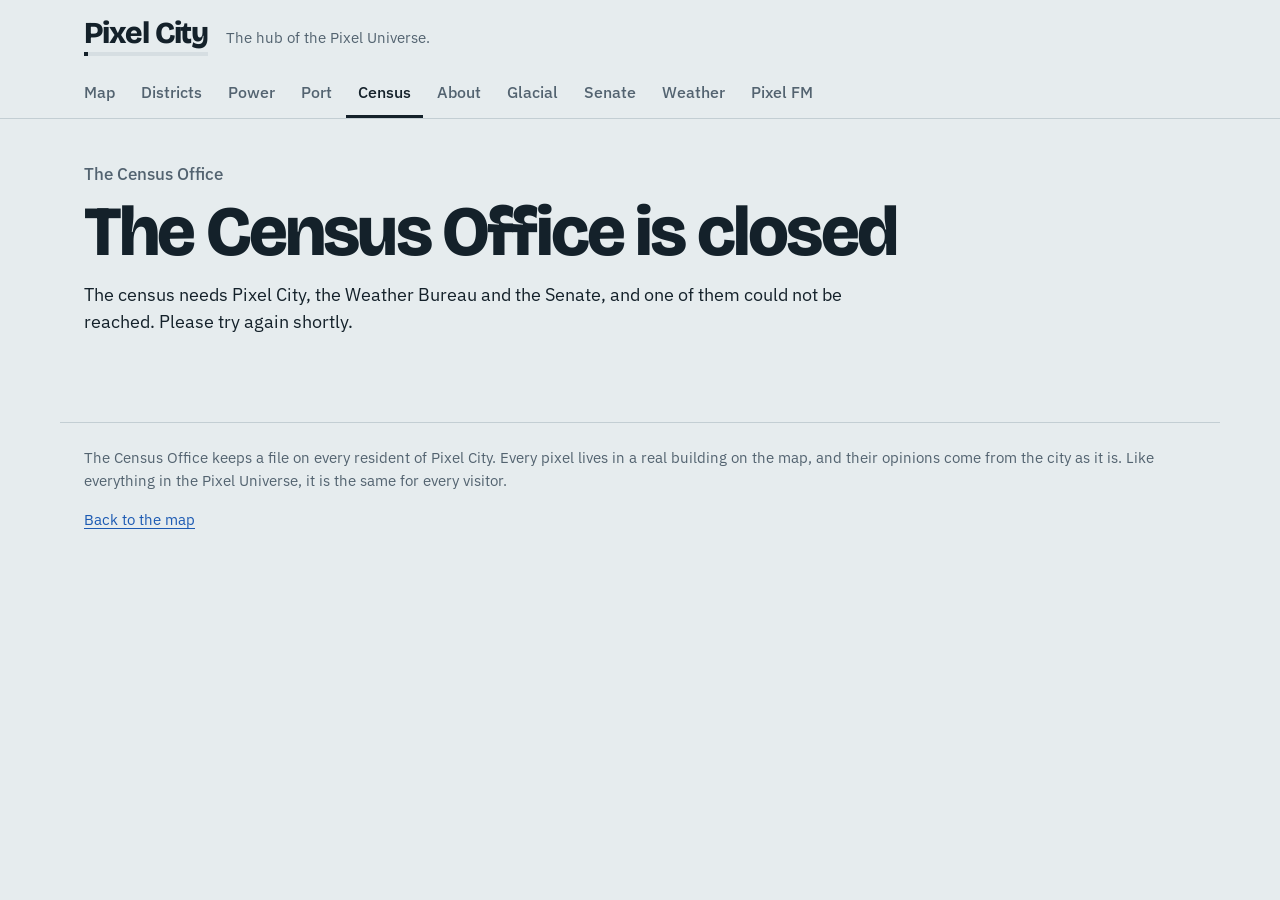
==== census.html @ ac8b3690 "Add files via upload" ====
<!doctype html>
<html lang="en">
<head>
<meta charset="utf-8">
<meta name="viewport" content="width=device-width, initial-scale=1, viewport-fit=cover">
<title>Census – Pixel City</title>
<meta name="description" content="The Pixel City Census Office: all 82,640 residents of the city by name, where they live, who they are and what they think of their city.">
<link rel="icon" href="data:image/svg+xml,%3Csvg xmlns=%22http://www.w3.org/2000/svg%22 viewBox=%220 0 9 9%22 shape-rendering=%22crispEdges%22%3E%3Cpath fill=%22%237F9BB8%22 d=%22M1 3h2v6H1z%22/%3E%3Cpath fill=%22%23C98B6B%22 d=%22M4 1h2v8H4z%22/%3E%3Cpath fill=%22%239AA3AD%22 d=%22M7 4h1v5H7z%22/%3E%3Cpath fill=%22%23FFD678%22 d=%22M4 3h1v1H4zM5 5h1v1H5z%22/%3E%3C/svg%3E">
<link rel="preconnect" href="https://fonts.googleapis.com">
<link rel="preconnect" href="https://fonts.gstatic.com" crossorigin>
<link href="https://fonts.googleapis.com/css2?family=Bricolage+Grotesque:opsz,wght@12..96,700;12..96,800&family=IBM+Plex+Sans:wght@400;500;600&display=swap" rel="stylesheet">
<link rel="stylesheet" href="city.css">
<link rel="stylesheet" href="census.css">
</head>
<body>
<a class="skip" href="#main">Skip to content</a>
<header class="top">
  <div class="top-inner">
    <a class="brand" href="./"><span class="brand-name">Pixel City</span><span class="brand-track"><span class="brand-pixel"></span></span></a>
    <p class="brand-tag">The hub of the Pixel Universe.</p>
    <nav class="nav" aria-label="Sections">
      <a href="./#/" data-view="map">Map</a>
      <a href="./#/districts" data-view="districts">Districts</a>
      <a href="./#/power" data-view="power">Power</a>
      <a href="./#/port" data-view="port">Port</a>
      <a href="census.html" aria-current="page">Census</a>
      <a href="./#/about" data-view="about">About</a>
      <a href="https://dvexperiments.github.io/Glacial/">Glacial</a>
      <a href="https://dvexperiments.github.io/Senate/">Senate</a>
      <a href="https://dvexperiments.github.io/Weather/">Weather</a>
      <a href="https://dvexperiments.github.io/PixelFM/">Pixel FM</a>
    </nav>
  </div>
</header>
<p class="banner" id="travel" hidden style="max-width:var(--wrap);margin:12px auto 0"></p>
<main id="main" tabindex="-1"><section class="page-head"><p class="kicker">The Census Office</p><h1>Counting…</h1><p class="lede">Every resident of Pixel City is being counted. There are quite a few.</p></section></main>
<footer class="foot">
  <p>The Census Office keeps a file on every resident of Pixel City. Every pixel lives in a real building on the map, and their opinions come from the city as it is. Like everything in the Pixel Universe, it is the same for every visitor.</p>
  <p><a href="./">Back to the map</a></p>
</footer>
<noscript><p style="max-width:1160px;margin:0 auto;padding:0 24px">The census is computed in your browser, so it needs JavaScript.</p></noscript>
<script src="https://dvexperiments.github.io/Weather/universe.js"></script>
<script src="https://dvexperiments.github.io/Senate/universe.js"></script>
<script src="universe.js"></script>
<script src="census.js"></script>
<script src="census-page.js"></script>
<!-- Pixel FM: a small radio in the corner, playing the same broadcast as the station -->
<script src="https://dvexperiments.github.io/PixelFM/universe.js"></script>
<script src="https://dvexperiments.github.io/PixelFM/js/audio.js"></script>
<script src="https://dvexperiments.github.io/PixelFM/js/voice.js"></script>
<script src="https://dvexperiments.github.io/PixelFM/js/widget.js"></script>
</body>
</html>
---- city.css ----
/* Pixel City. Glacial’s frost paper, with the whole city on the screen. */
:root {
  --bg: #E6ECEE;
  --surface: #F3F6F7;
  --ink: #14212A;
  --muted: #536370;
  --line: #C3CED3;
  --line-soft: #D6DEE2;
  --link: #1C5AB3;
  --screen: #0E171C;
  --bezel: #1E2A31;
  --win: #14212A;
  --focus: #1C5AB3;
  --aye: #DDF5E6;
  --no: #F7D8D9;
  --display: "Bricolage Grotesque", "Arial Narrow", system-ui, sans-serif;
  --body: "IBM Plex Sans", system-ui, -apple-system, "Segoe UI", sans-serif;
  --wrap: 1160px;
  color-scheme: light;
  box-sizing: border-box;
  padding-top: env(safe-area-inset-top, 0px);
  padding-bottom: env(safe-area-inset-bottom, 0px);
}
@media (prefers-color-scheme: dark) {
  :root {
    --bg: #10181D; --surface: #162128; --ink: #E1E9EC; --muted: #93A4AE; --line: #2C3A42; --line-soft: #202C33;
    --link: #82B6FF; --screen: #0A1115; --bezel: #24323A; --win: #E1E9EC; --focus: #82B6FF;
    --aye: #173326; --no: #3A1C1F;
    color-scheme: dark;
  }
}
*, *::before, *::after { box-sizing: inherit; }
html { scroll-padding-top: env(safe-area-inset-top, 0px); -webkit-text-size-adjust: 100%; }
body { margin: 0; background: var(--bg); color: var(--ink); font: 400 1.0625rem/1.55 var(--body); font-variant-numeric: tabular-nums; }
a { color: var(--link); text-underline-offset: 0.18em; text-decoration-thickness: 1px; }
a:hover { text-decoration-thickness: 2px; }
:focus-visible { outline: 2px solid var(--focus); outline-offset: 2px; border-radius: 2px; }
img, svg, canvas { max-width: 100%; display: block; }
small { font-size: 0.8em; color: var(--muted); }
.skip { position: absolute; left: -999px; top: 8px; background: var(--ink); color: var(--bg); padding: 8px 12px; z-index: 20; }
.skip:focus { left: 8px; }

/* ---------- header ---------- */
.top { border-bottom: 1px solid var(--line); }
.top-inner { max-width: var(--wrap); margin: 0 auto; padding: 18px 24px 0; display: grid; grid-template-columns: auto 1fr; align-items: baseline; column-gap: 18px; }
.brand { display: inline-flex; flex-direction: column; gap: 4px; color: var(--ink); text-decoration: none; }
.brand-name { font: 800 1.9rem/1 var(--display); letter-spacing: -0.035em; }
.brand-track { position: relative; width: 100%; height: 4px; background: var(--line-soft); order: 2; }
/* Glacial's brand pixel takes 90 seconds to cross. This one takes 1.1. */
.brand-pixel { position: absolute; left: 0; top: 0; width: 4px; height: 4px; background: var(--ink); animation: drift 6s ease-in-out infinite alternate; }
@keyframes drift { from { left: 0; } to { left: calc(100% - 4px); } }
.brand-tag { margin: 0; color: var(--muted); font-size: 0.95rem; }
.nav { grid-column: 1 / -1; display: flex; gap: 2px; margin-top: 14px; overflow-x: auto; scrollbar-width: none; }
.nav::-webkit-scrollbar { display: none; }
.nav a { padding: 10px 12px 11px; color: var(--muted); text-decoration: none; white-space: nowrap; border-bottom: 3px solid transparent; font-weight: 500; font-size: 0.97rem; display: inline-flex; align-items: center; gap: 7px; }
.nav a:first-child { padding-left: 0; }
.nav a:hover { color: var(--ink); }
.nav a[aria-current="page"] { color: var(--ink); border-bottom-color: var(--ink); }
.live-dot { width: 7px; height: 7px; background: #E5484D; animation: blink 0.5s steps(2, end) infinite; }
.live-dot.off { background: var(--muted); animation: none; }
@keyframes blink { 50% { opacity: 0.25; } }

/* ---------- layout ---------- */
main { max-width: var(--wrap); margin: 0 auto; padding: 8px 24px 64px; outline: none; }
.page-head { padding: 34px 0 22px; max-width: 62rem; }
.page-head h1, .profile-head h1 { font: 800 clamp(2.4rem, 6vw, 4.4rem)/0.98 var(--display); letter-spacing: -0.04em; margin: 0 0 14px; }
h1.status { font: 800 clamp(1.9rem, 4.6vw, 3.3rem)/1.05 var(--display); letter-spacing: -0.035em; text-wrap: balance; margin: 0 0 12px; min-height: 2.1em; }
h1.status a { color: inherit; text-decoration: none; }
h1.status a:hover { text-decoration: underline; text-decoration-thickness: 3px; }
.kicker { margin: 0 0 10px; color: var(--muted); font-weight: 500; }
.lede { font-size: 1.15rem; line-height: 1.5; margin: 0; max-width: 44em; }
h2 { font: 700 1.45rem/1.15 var(--display); letter-spacing: -0.02em; margin: 44px 0 12px; }
.hint { color: var(--muted); margin: -4px 0 12px; font-size: 0.95rem; max-width: 52em; }
.muted { color: var(--muted); }
.strong { font-weight: 600; }
.banner { margin: 16px 0 0; padding: 10px 14px; border-left: 4px solid var(--link); background: var(--surface); font-size: 0.95rem; }

/* ---------- the screen ---------- */
.screen { margin: 0; padding: 10px; background: var(--bezel); border-radius: 14px; box-shadow: inset 0 0 0 1px rgba(255,255,255,0.05); }
.screen canvas { width: 100%; height: auto; aspect-ratio: 960 / 380; border-radius: 6px; background: var(--screen); }
.screen-bar { display: flex; justify-content: space-between; gap: 12px; flex-wrap: wrap; color: rgba(214, 230, 236, 0.75); font-size: 0.82rem; padding: 10px 4px 8px; }
.screen-bar .clock { font-variant-numeric: tabular-nums; }
.tally { display: flex; gap: 10px; align-items: baseline; }

/* ---------- chamber page ---------- */
.live-body { display: grid; grid-template-columns: minmax(0, 1.25fr) minmax(0, 1fr); gap: 40px; margin-top: 36px; }
.feed { list-style: none; margin: 0; padding: 0; max-height: 560px; overflow-y: auto; border-top: 1px solid var(--line); }
.feed li { display: grid; grid-template-columns: 6.2em 1fr; gap: 10px; padding: 8px 0; border-bottom: 1px solid var(--line-soft); font-size: 0.96rem; }
.feed li.speech { color: var(--muted); }
.feed li.speech q { color: var(--ink); }
.feed li.fresh { animation: flash 0.6s ease-out; }
@keyframes flash { from { background: color-mix(in srgb, var(--link) 18%, transparent); } to { background: transparent; } }
.feed li.empty { display: block; color: var(--muted); }
.feed time { color: var(--muted); font-variant-numeric: tabular-nums; }
.live-body h2 { margin-top: 0; }
.ticker { overflow: hidden; white-space: nowrap; border-top: 1px solid var(--line); border-bottom: 1px solid var(--line); margin-top: 18px; padding: 9px 0; font-size: 0.95rem; }
.ticker-track { display: inline-block; padding-left: 100%; animation: tick 70s linear infinite; }
.ticker-track span { margin-right: 3.2em; }
.ticker-track b { font-weight: 600; margin-right: 0.5em; }
@keyframes tick { from { transform: translateX(0); } to { transform: translateX(-100%); } }
.compbar { display: flex; height: 16px; margin: 6px 0 8px; background: var(--line-soft); }
.compbar i { display: block; height: 100%; }
.compbar i + i { box-shadow: -1px 0 0 var(--bg); }

/* ---------- chips, tables ---------- */
.chip { display: inline-block; width: 0.72em; height: 0.72em; background: var(--c); margin-right: 0.45em; vertical-align: -0.02em; box-shadow: inset 0 0 0 1px rgba(20, 33, 42, 0.22); }
.chip.duck { opacity: 0.5; }
.px { white-space: nowrap; }
.table-wrap { overflow-x: auto; -webkit-overflow-scrolling: touch; }
table.data { width: 100%; border-collapse: collapse; font-size: 0.97rem; }
.data caption { text-align: left; font: 700 1.2rem/1.2 var(--display); padding-bottom: 10px; }
.data th, .data td { padding: 9px 12px 9px 0; text-align: left; border-bottom: 1px solid var(--line-soft); vertical-align: baseline; white-space: nowrap; }
.data td.wrap { white-space: normal; min-width: 16em; }
.data th { font-weight: 500; color: var(--muted); border-bottom: 1px solid var(--line); font-size: 0.88rem; }
.data .n { text-align: right; padding-left: 12px; }
.data td:last-child, .data th:last-child { padding-right: 0; }
.data tbody tr:hover { background: color-mix(in srgb, var(--surface) 70%, transparent); }
.data th button { font: inherit; color: inherit; background: none; border: 0; padding: 0; cursor: pointer; text-align: inherit; }
.data th[aria-sort="descending"] button::after { content: " \2193"; }
.data th[aria-sort="ascending"] button::after { content: " \2191"; }
.v { display: inline-block; min-width: 3.6em; text-align: center; padding: 1px 6px; border-radius: 2px; font-size: 0.88rem; font-weight: 600; }
.v.A { background: var(--aye); }
.v.N { background: var(--no); }
.v.X { color: var(--muted); }
.tag { display: inline-block; font-size: 0.8rem; color: var(--muted); border: 1px solid var(--line); padding: 0 6px; border-radius: 2px; margin-left: 6px; }
.filter { display: inline-flex; gap: 10px; align-items: center; color: var(--muted); margin: 0 16px 12px 0; }
.filter select { font: inherit; color: var(--ink); background: var(--surface); border: 1px solid var(--line); padding: 8px 10px; border-radius: 3px; }

/* ---------- senators ---------- */
.tiles { list-style: none; padding: 0; margin: 0; display: grid; grid-template-columns: repeat(auto-fill, minmax(150px, 1fr)); gap: 26px 18px; }
.tile { display: block; color: var(--ink); text-decoration: none; }
.swatch { display: grid; place-items: center; aspect-ratio: 1; background: var(--screen); border-radius: 6px; margin-bottom: 10px; background-image: linear-gradient(rgba(255,255,255,0.025) 1px, transparent 1px); background-size: 100% 3px; position: relative; }
.swatch i { width: 18%; aspect-ratio: 1; background: var(--c); box-shadow: 0 0 18px var(--c); animation: fidget 0.9s steps(3, end) infinite alternate; animation-delay: var(--d, 0s); }
.swatch.duck i { opacity: 0.5; }
.swatch .role { position: absolute; left: 8px; bottom: 6px; font-size: 0.72rem; color: rgba(214, 230, 236, 0.8); }
@keyframes fidget { 0% { transform: translate(0, 0); } 50% { transform: translate(1px, -1px); } 100% { transform: translate(-1px, 0); } }
.tile:hover .swatch i, .tile:focus-visible .swatch i { width: 26%; }
.tile-name { display: block; font: 700 1.12rem/1.15 var(--display); letter-spacing: -0.015em; }
.tile-meta { display: block; color: var(--muted); font-size: 0.9rem; }
.profile-head { display: grid; grid-template-columns: minmax(140px, 240px) 1fr; gap: 32px; align-items: end; padding: 34px 0 10px; }
.big-swatch { aspect-ratio: 1; background: var(--screen); border-radius: 10px; display: grid; place-items: center; background-image: linear-gradient(rgba(255,255,255,0.025) 1px, transparent 1px); background-size: 100% 3px; }
.big-swatch i { width: 22%; aspect-ratio: 1; background: var(--c); box-shadow: 0 0 40px var(--c); animation: fidget 0.7s steps(3, end) infinite alternate; }
.big-swatch.gone i { opacity: 0.35; box-shadow: none; animation: none; }
.facts { margin: 0; display: grid; grid-template-columns: repeat(3, 1fr); gap: 0 24px; align-content: start; }
.facts div { padding: 10px 0; border-bottom: 1px solid var(--line-soft); }
.facts dt { color: var(--muted); font-size: 0.9rem; }
.facts dd { margin: 2px 0 0; font: 700 1.3rem/1.2 var(--display); letter-spacing: -0.01em; }
.facts dd small { font: 400 0.9rem var(--body); }
.profile-grid { display: grid; grid-template-columns: 1fr 1fr; gap: 48px; margin-top: 28px; }
.profile-grid h2 { margin-top: 0; }
.trait { display: grid; grid-template-columns: 9.5em 1fr; align-items: center; gap: 12px; padding: 7px 0; }
.trait dt { color: var(--muted); }
.trait dd { margin: 0; height: 12px; background: var(--screen); border-radius: 2px; position: relative; overflow: hidden; }
.bar { position: absolute; inset: 0 auto 0 0; width: calc(var(--v) * 100%); background: var(--c); }
.axis dd::after { content: ""; position: absolute; left: 50%; top: 0; bottom: 0; width: 1px; background: rgba(255,255,255,0.3); }
.axis .bar { width: 4px; left: calc(var(--v) * 100% - 2px); }
.axis-labels { display: flex; justify-content: space-between; color: var(--muted); font-size: 0.8rem; margin: -4px 0 4px calc(9.5em + 12px); }
.two-col { display: grid; grid-template-columns: 1.3fr 1fr; gap: 40px; }
.timeline { list-style: none; margin: 0; padding: 0; border-top: 1px solid var(--line); }
.timeline li { display: grid; grid-template-columns: 7.5em 1fr; gap: 12px; padding: 8px 0; border-bottom: 1px solid var(--line-soft); font-size: 0.96rem; }
.timeline time { color: var(--muted); }

/* ---------- charts and records ---------- */
.chart { margin: 0; }
.chart svg { width: 100%; height: auto; }
.chart figcaption { color: var(--muted); font-size: 0.9rem; margin-top: 8px; }
.legend { display: flex; gap: 16px; flex-wrap: wrap; color: var(--muted); font-size: 0.9rem; margin-top: 6px; }
.records { margin: 8px 0 0; display: grid; grid-template-columns: repeat(auto-fill, minmax(300px, 1fr)); gap: 0 40px; }
.record { padding: 18px 0 20px; border-top: 1px solid var(--line); }
.record dt { color: var(--muted); }
.record .rec-value { margin: 4px 0 6px; font: 800 2.2rem/1 var(--display); letter-spacing: -0.03em; }
.record .rec-holder { margin: 0; }
.rollcall { display: grid; grid-template-columns: repeat(auto-fill, minmax(210px, 1fr)); gap: 0 24px; }
.rollcall div { display: flex; justify-content: space-between; gap: 8px; padding: 6px 0; border-bottom: 1px solid var(--line-soft); font-size: 0.95rem; }
.prose { max-width: 42rem; }
.prose p { margin: 0 0 1em; }

/* ---------- footer ---------- */
.foot { max-width: var(--wrap); margin: 0 auto; padding: 24px 24px 40px; border-top: 1px solid var(--line); color: var(--muted); font-size: 0.92rem; display: flex; justify-content: space-between; gap: 16px; flex-wrap: wrap; }
.foot p { margin: 0; }

@media (max-width: 900px) {
  .live-body, .profile-grid, .two-col { grid-template-columns: 1fr; gap: 8px; }
  .facts { grid-template-columns: 1fr 1fr; }
}
@media (max-width: 600px) {
  .top-inner { padding: 14px 16px 0; grid-template-columns: 1fr; }
  main { padding: 0 16px 48px; }
  .foot { padding: 20px 16px 32px; }
  .screen { padding: 6px; border-radius: 10px; margin: 0 -6px; }
  .profile-head { grid-template-columns: 110px 1fr; gap: 18px; align-items: center; }
  .trait { grid-template-columns: 8em 1fr; }
  .axis-labels { margin-left: calc(8em + 12px); }
}
@media (prefers-reduced-motion: reduce) {
  .brand-pixel, .live-dot, .swatch i, .big-swatch i, .ticker-track, .feed li.fresh { animation: none; }
}

/* ---------- weather ---------- */
.icon { display: inline-block; width: 1.4em; height: 1.4em; vertical-align: -0.3em; image-rendering: pixelated; }
.icon.big { width: 2.6em; height: 2.6em; }
.days { display: grid; grid-template-columns: repeat(5, minmax(0, 1fr)); gap: 12px; }
.day { background: var(--surface); border: 1px solid var(--line-soft); border-radius: 6px; padding: 12px 12px 14px; }
.day h3 { margin: 0 0 6px; font: 700 1.05rem/1.2 var(--display); }
.day .temps { font: 700 1.5rem/1.1 var(--display); margin: 6px 0 2px; }
.day .temps small { font: 500 1rem var(--body); color: var(--muted); }
.day p { margin: 6px 0 0; font-size: 0.92rem; }
.day .chance { color: var(--muted); font-size: 0.88rem; }
.bulletin { border-left: 4px solid var(--c, var(--link)); padding: 8px 0 8px 14px; margin: 0 0 14px; font-size: 1.08rem; }
.bulletin cite { display: block; font-style: normal; color: var(--muted); font-size: 0.9rem; margin-top: 4px; }
.outlook svg { width: 100%; height: auto; }
.cal { display: grid; grid-template-columns: repeat(7, minmax(0, 1fr)); gap: 4px; }
.cal .dow { color: var(--muted); font-size: 0.82rem; padding: 2px 4px; }
.cal .cell { background: var(--surface); border: 1px solid var(--line-soft); border-radius: 4px; padding: 6px; min-height: 84px; font-size: 0.86rem; }
.cal .cell.blank { background: transparent; border-color: transparent; }
.cal .cell.future { opacity: 0.35; }
.cal .num { color: var(--muted); font-size: 0.8rem; }
.cal .t { font-weight: 600; }
.cal .r { color: #2F7FD1; }
@media (prefers-color-scheme: dark) { .cal .r { color: #7DB8F5; } }
.monthnav { display: flex; gap: 16px; align-items: baseline; margin: 0 0 12px; }
.aq { border: 1px dashed var(--line); border-radius: 6px; padding: 14px; color: var(--muted); }
.hit { color: #23824B; font-weight: 600; }
.miss { color: #B4232A; font-weight: 600; }
@media (prefers-color-scheme: dark) { .hit { color: #5BC98A; } .miss { color: #F2767B; } }
@media (max-width: 900px) { .days { grid-template-columns: repeat(3, minmax(0, 1fr)); } .cal .cell { min-height: 64px; font-size: 0.78rem; padding: 4px; } }
@media (max-width: 600px) { .days { grid-template-columns: repeat(2, minmax(0, 1fr)); } .cal .cell .ic { display: none; } }

/* ---------- the map ---------- */
.mapwrap { position: relative; }
.citymap { display: block; width: 100%; height: min(72vh, 680px); border-radius: 6px; background: #1E4A66; touch-action: none; cursor: grab; }
.screen .citymap { aspect-ratio: auto; }
.mapctl { position: absolute; top: 20px; right: 20px; display: flex; gap: 6px; }
.mapctl button { font: 600 0.92rem/1 var(--body); color: #E1E9EC; background: rgba(14,23,28,0.82); border: 1px solid rgba(255,255,255,0.18); border-radius: 4px; padding: 8px 11px; cursor: pointer; min-width: 36px; }
.mapctl button:hover { background: rgba(14,23,28,0.95); }
.mapctl button[aria-pressed="false"] { opacity: 0.6; }
@media (max-width: 600px) { .citymap { height: 62vh; } .mapctl { top: 12px; right: 12px; } .mapctl #zfit { display: none; } }

/* ---------- calls to action and selection ---------- */
.cta { display: inline-flex; align-items: center; gap: 8px; margin-top: 6px; padding: 11px 18px; border-radius: 4px; background: var(--link); color: #fff; font: 600 1rem/1 var(--body); text-decoration: none; box-shadow: 0 1px 0 rgba(0,0,0,0.15); }
.cta:hover { filter: brightness(1.08); text-decoration: none; }
.cta:focus-visible { outline: 2px solid var(--ink); outline-offset: 2px; }
@media (prefers-color-scheme: dark) { .cta { color: #0E171C; } }
#selection .facts dd { font-size: 1.1rem; }
---- census.css ----
/* The Census Office. Built on city.css: only what the census needs and the city does not have. */
:root { --content: #3FA66A; --uneasy: #E8A33D; --unhappy: #E5484D; }

.census-search { display: flex; gap: 8px; margin-top: 22px; max-width: 30rem; }
.census-search input { flex: 1; min-width: 0; font: inherit; color: var(--ink); background: var(--surface); border: 1px solid var(--line); border-radius: 3px; padding: 10px 12px; }
.census-search button { font: 600 0.97rem var(--body); padding: 0 16px; border: 0; border-radius: 3px; background: var(--ink); color: var(--bg); cursor: pointer; }

.panel-grid { display: grid; grid-template-columns: minmax(0, 1fr) minmax(0, 1fr); gap: 48px; }
@media (max-width: 860px) { .panel-grid, .profile-grid, .two-col { grid-template-columns: minmax(0, 1fr) !important; gap: 28px; } }
.panel-grid h2 { margin-top: 0; }
.key { display: flex; gap: 14px; flex-wrap: wrap; color: var(--muted); font-size: 0.9rem; margin: 0 0 18px; }
.key span::before { content: ""; display: inline-block; width: 0.7em; height: 0.7em; margin-right: 0.4em; background: var(--c); vertical-align: -0.02em; }
.rows { margin: 0; }
.rows .trait dd { background: var(--line-soft); }
.rows .trait { grid-template-columns: 12em 1fr 3em; }
.rows .trait .pct { color: var(--muted); text-align: right; font-variant-numeric: tabular-nums; }

.voices { list-style: none; margin: 0; padding: 0; display: grid; grid-template-columns: repeat(auto-fill, minmax(260px, 1fr)); gap: 0 32px; }
.voices li { padding: 16px 0; border-top: 1px solid var(--line); }
.voices blockquote, .says { margin: 0 0 8px; font: 500 1.08rem/1.45 var(--body); }
.voices blockquote::before, .says::before { content: "“"; } .voices blockquote::after, .says::after { content: "”"; }
.voices cite { font-style: normal; color: var(--muted); font-size: 0.92rem; }
.says { font-size: 1.25rem; margin: 6px 0 14px; max-width: 32em; }

.trend { width: 100%; height: auto; display: block; }
.trend text { fill: var(--muted); font: 12px var(--body); }
.trend .grid { stroke: var(--line-soft); }
.trend .line { fill: none; stroke: var(--content); stroke-width: 2.5; }
.trend .line.sad { stroke: var(--unhappy); stroke-width: 1.5; }

.ages { display: grid; grid-template-columns: repeat(10, minmax(0, 1fr)); gap: 6px; align-items: end; height: 140px; margin-top: 8px; }
.ages div { background: var(--ink); opacity: 0.8; min-height: 2px; }
.age-labels { display: grid; grid-template-columns: repeat(10, minmax(0, 1fr)); gap: 6px; color: var(--muted); font-size: 0.8rem; margin-top: 6px; text-align: center; }

.mood { font-weight: 600; }
.mood.content { color: var(--content); } .mood.uneasy { color: var(--uneasy); } .mood.unhappy { color: var(--unhappy); }
.list-plain { list-style: none; margin: 0; padding: 0; }
.list-plain li { padding: 8px 0; border-bottom: 1px solid var(--line-soft); }
.list-plain li small { display: block; }
.pager { display: flex; justify-content: space-between; gap: 12px; margin-top: 24px; }
.featured { margin-top: 10px; }
.featured .profile-head { padding-top: 10px; }
.featured h1 a { color: inherit; text-decoration: none; }
.featured h1 a:hover { text-decoration: underline; text-decoration-thickness: 3px; }
.featured .big-swatch i { width: 18%; }
.profile-head .lede { margin-top: 0; }
@media (max-width: 600px) { .profile-head { grid-template-columns: 110px 1fr; gap: 18px; } .rows .trait { grid-template-columns: 8.5em 1fr 2.6em; } }
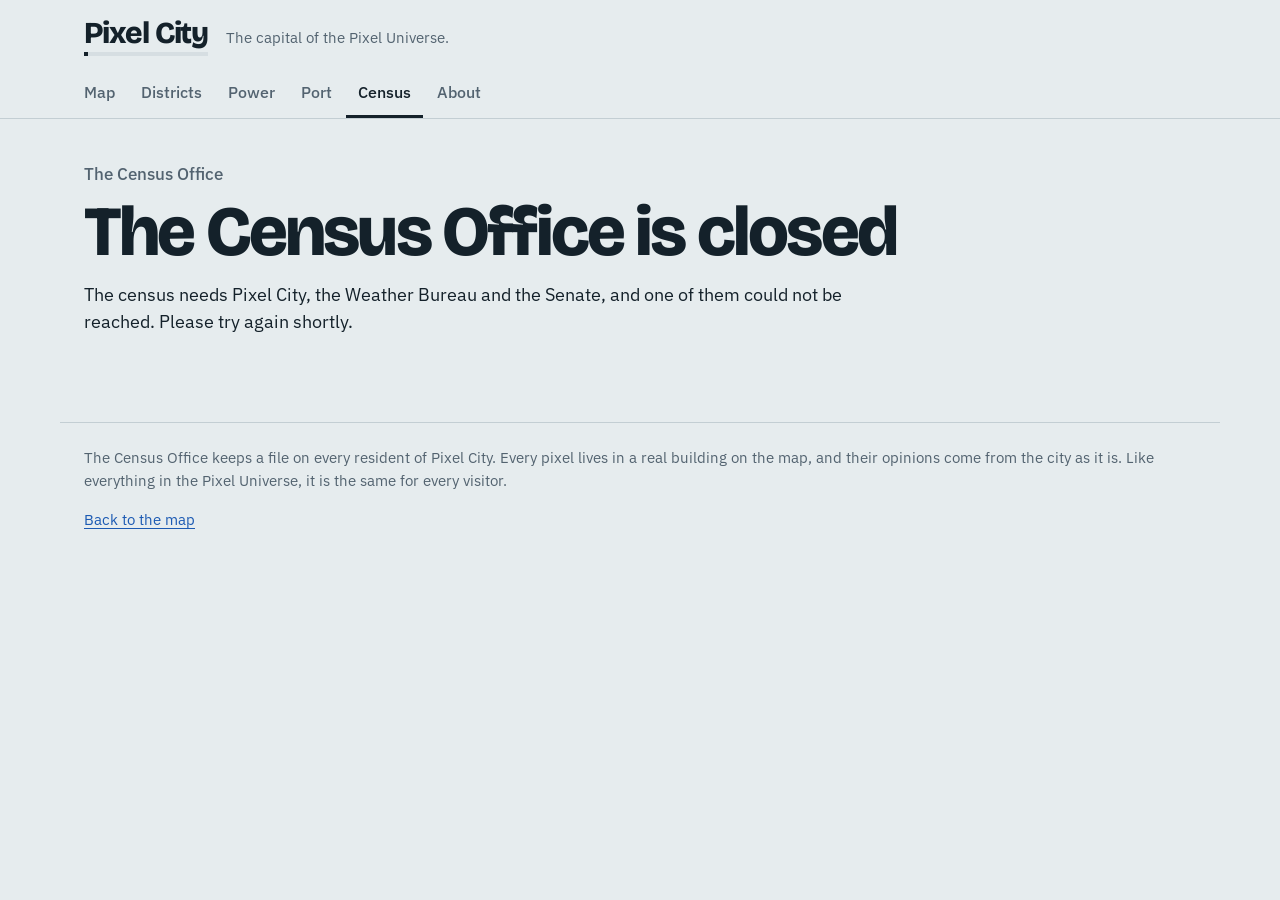
==== commit 11e32791: "Add files via upload" ====
--- a/census.html
+++ b/census.html
@@ -14,10 +14,11 @@
 </head>
 <body>
 <a class="skip" href="#main">Skip to content</a>
+<script src="https://dvexperiments.github.io/Universe/nav.js" data-site="city"></script>
 <header class="top">
   <div class="top-inner">
     <a class="brand" href="./"><span class="brand-name">Pixel City</span><span class="brand-track"><span class="brand-pixel"></span></span></a>
-    <p class="brand-tag">The hub of the Pixel Universe.</p>
+    <p class="brand-tag">The capital of the Pixel Universe.</p>
     <nav class="nav" aria-label="Sections">
       <a href="./#/" data-view="map">Map</a>
       <a href="./#/districts" data-view="districts">Districts</a>
@@ -25,10 +26,6 @@
       <a href="./#/port" data-view="port">Port</a>
       <a href="census.html" aria-current="page">Census</a>
       <a href="./#/about" data-view="about">About</a>
-      <a href="https://dvexperiments.github.io/Glacial/">Glacial</a>
-      <a href="https://dvexperiments.github.io/Senate/">Senate</a>
-      <a href="https://dvexperiments.github.io/Weather/">Weather</a>
-      <a href="https://dvexperiments.github.io/PixelFM/">Pixel FM</a>
     </nav>
   </div>
 </header>
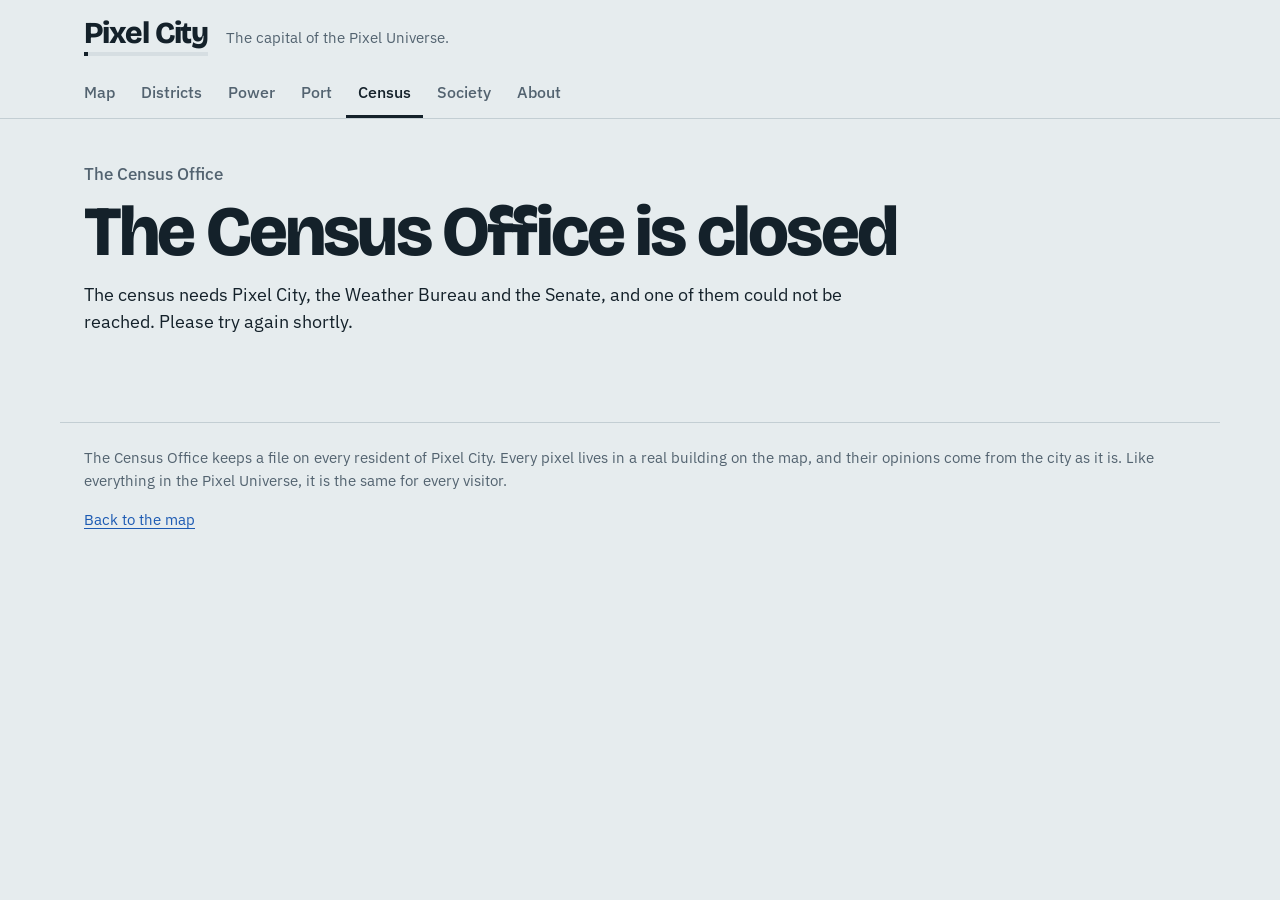
==== commit c5d0b866: "Add files via upload" ====
--- a/census.html
+++ b/census.html
@@ -25,6 +25,7 @@
       <a href="./#/power" data-view="power">Power</a>
       <a href="./#/port" data-view="port">Port</a>
       <a href="census.html" aria-current="page">Census</a>
+      <a href="society.html">Society</a>
       <a href="./#/about" data-view="about">About</a>
     </nav>
   </div>
@@ -40,6 +41,8 @@
 <script src="https://dvexperiments.github.io/Senate/universe.js"></script>
 <script src="universe.js"></script>
 <script src="census.js"></script>
+<script src="https://dvexperiments.github.io/Exchange/universe.js"></script>
+<script src="society.js"></script>
 <script src="census-page.js"></script>
 <!-- Pixel FM: a small radio in the corner, playing the same broadcast as the station -->
 <script src="https://dvexperiments.github.io/PixelFM/universe.js"></script>
--- a/city.css
+++ b/city.css
@@ -228,13 +228,14 @@
 
 /* ---------- the map ---------- */
 .mapwrap { position: relative; }
-.citymap { display: block; width: 100%; height: min(72vh, 680px); border-radius: 6px; background: #1E4A66; touch-action: none; cursor: grab; }
-.screen .citymap { aspect-ratio: auto; }
+.screen.mapwrap { background: #070C16; box-shadow: inset 0 0 0 1px rgba(70,214,255,0.18), 0 0 0 1px rgba(70,214,255,0.06), 0 10px 40px -18px rgba(70,214,255,0.35); }
+.citymap { display: block; width: 100%; height: auto; aspect-ratio: 4 / 3; max-height: 86vh; border-radius: 6px; background: #03060D; touch-action: none; cursor: grab; }
+.screen .citymap { aspect-ratio: 4 / 3; }
 .mapctl { position: absolute; top: 20px; right: 20px; display: flex; gap: 6px; }
-.mapctl button { font: 600 0.92rem/1 var(--body); color: #E1E9EC; background: rgba(14,23,28,0.82); border: 1px solid rgba(255,255,255,0.18); border-radius: 4px; padding: 8px 11px; cursor: pointer; min-width: 36px; }
-.mapctl button:hover { background: rgba(14,23,28,0.95); }
+.mapctl button { font: 600 0.92rem/1 var(--body); color: #E1F7FF; background: rgba(3,6,13,0.85); border: 1px solid rgba(70,214,255,0.35); border-radius: 4px; padding: 8px 11px; cursor: pointer; min-width: 36px; }
+.mapctl button:hover { background: rgba(3,6,13,0.95); border-color: rgba(70,214,255,0.7); }
 .mapctl button[aria-pressed="false"] { opacity: 0.6; }
-@media (max-width: 600px) { .citymap { height: 62vh; } .mapctl { top: 12px; right: 12px; } .mapctl #zfit { display: none; } }
+@media (max-width: 600px) { .citymap { aspect-ratio: auto; height: 62vh; } .mapctl { top: 12px; right: 12px; } .mapctl #zfit { display: none; } }
 
 /* ---------- calls to action and selection ---------- */
 .cta { display: inline-flex; align-items: center; gap: 8px; margin-top: 6px; padding: 11px 18px; border-radius: 4px; background: var(--link); color: #fff; font: 600 1rem/1 var(--body); text-decoration: none; box-shadow: 0 1px 0 rgba(0,0,0,0.15); }
